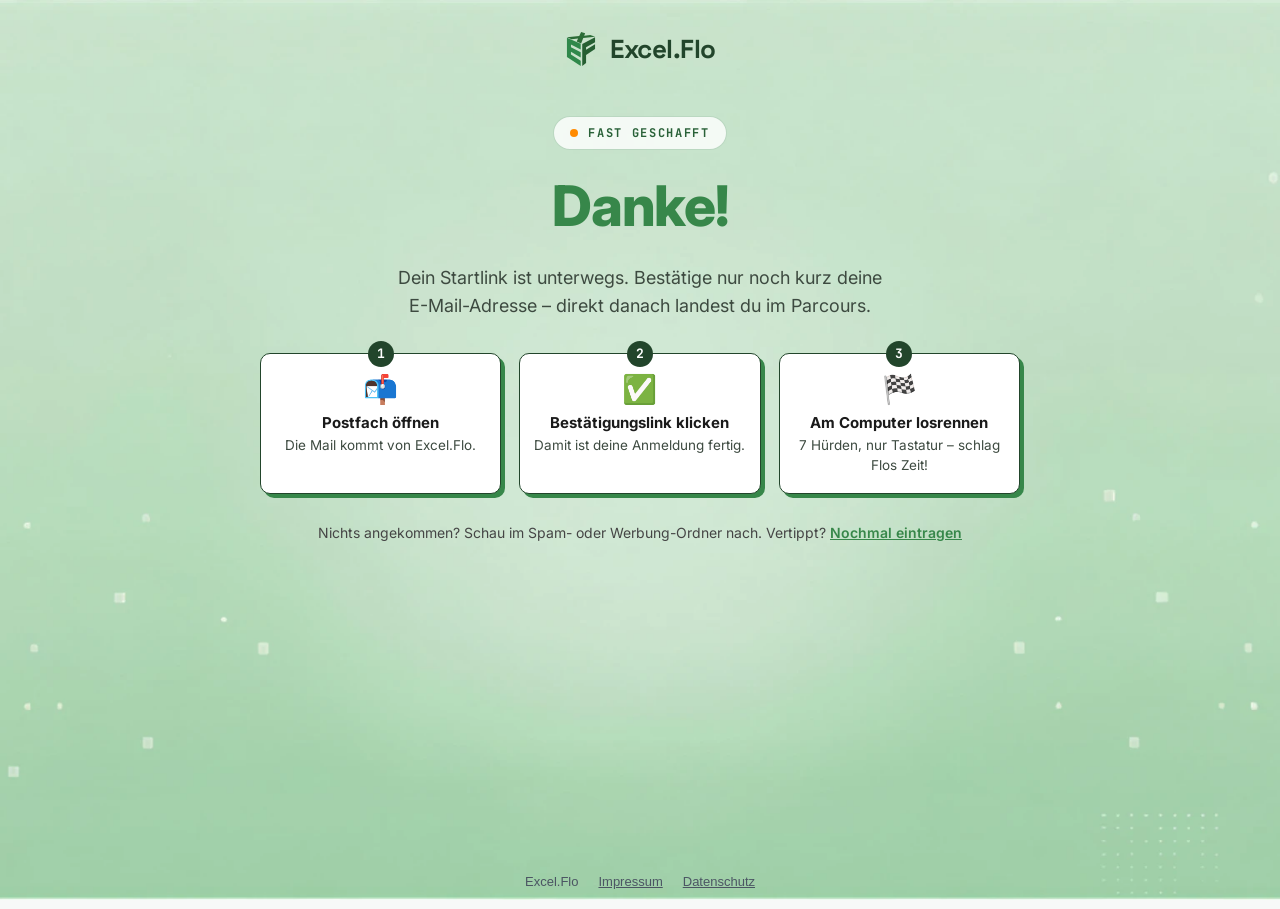
==== danke/index.html @ cd08c70b "Anmeldeseite vor dem Parcours, Danke-Seite, Shortcut-Turbo statt Teil 2 - Startseite (/) ist jetzt d" ====
<!DOCTYPE html>
<html lang="de">
<head>
<meta charset="UTF-8">
<meta name="viewport" content="width=device-width, initial-scale=1.0">
<meta name="robots" content="noindex">
<title>Fast geschafft &ndash; Excel Hindernisparcours</title>
<link rel="icon" type="image/svg+xml" href="../logo-dark.svg">
<link rel="preconnect" href="https://fonts.googleapis.com">
<link rel="preconnect" href="https://fonts.gstatic.com" crossorigin>
<link href="https://fonts.googleapis.com/css2?family=Space+Grotesk:wght@700&family=Inter:wght@400;600;700;800&family=JetBrains+Mono:wght@400;700&display=swap" rel="stylesheet">
<link rel="stylesheet" href="../style.css?v=37">
</head>
<body>

<!-- Danke-Seite nach dem Absenden der Anmeldung. Den Link zum Parcours gibt es
     erst mit der Bestaetigung der E-Mail (Double-Opt-in in KlickTipp). -->
<main class="start-container">
  <div class="start-logo-row">
    <img src="../logo-dark.svg" alt="" class="start-logo">
    <span class="start-wordmark">Excel.Flo</span>
  </div>

  <div class="start-hero danke-hero">
    <div class="start-eyebrow"><span class="live-dot"></span>FAST GESCHAFFT</div>
    <h1 class="danke-title" id="danke-title">Danke!</h1>
    <p class="start-subline">Dein Startlink ist unterwegs. Best&auml;tige nur noch kurz deine E-Mail-Adresse &ndash; direkt danach landest du im Parcours.</p>

    <ol class="danke-steps">
      <li class="danke-step">
        <span class="danke-step-icon" aria-hidden="true">&#128236;</span>
        <span class="danke-step-text"><strong>Postfach &ouml;ffnen</strong>Die Mail kommt von Excel.Flo.</span>
      </li>
      <li class="danke-step">
        <span class="danke-step-icon" aria-hidden="true">&#9989;</span>
        <span class="danke-step-text"><strong>Best&auml;tigungslink klicken</strong>Damit ist deine Anmeldung fertig.</span>
      </li>
      <li class="danke-step">
        <span class="danke-step-icon" aria-hidden="true">&#127937;</span>
        <span class="danke-step-text"><strong>Am Computer losrennen</strong>7 H&uuml;rden, nur Tastatur &ndash; schlag Flos Zeit!</span>
      </li>
    </ol>

    <p class="danke-hint">Nichts angekommen? Schau im Spam- oder Werbung-Ordner nach. Vertippt? <a href="../">Nochmal eintragen</a></p>
  </div>
</main>

<footer class="site-footer">
  <span>Excel.Flo</span>
  <a href="https://go.excel-flo.de/impressum/" target="_blank" rel="noopener">Impressum</a>
  <a href="https://go.excel-flo.de/datenschutz/" target="_blank" rel="noopener">Datenschutz</a>
</footer>

<script>
  // Persoenliche Begruessung: Die Anmeldeseite merkt sich den Vornamen fuer diese Sitzung.
  try {
    var vorname = sessionStorage.getItem("hindernisparkour_vorname");
    if (vorname) document.getElementById("danke-title").textContent = "Danke, " + vorname + "!";
  } catch (e) { /* dann bleibt es beim einfachen "Danke!" */ }
</script>
</body>
</html>
---- style.css ----
:root {
  --color-brand-green: #37874a;
  --color-brand-green-dark: #296138;
  --color-hero-bg: #e8f5ea;
  --color-page-bg: #f7f8f7;
  --color-heading: #1a1a1a;
  --color-body: #4b5563;
  --color-card-border: #e7ece8;
  --color-grid-line: #d7dde0;
  --color-header-bg: #f3f4f5;
  --color-error: #c0392b;
  --color-error-bg: #fdecea;
  --color-cap-deep: #22452b;
  --color-accent-soft: #e3f5e7;
  --color-grid-line-soft: #e4e7e3;
  --color-canvas-alt: #fdfdfc;
  --color-surface-warm: #f6f6f6;
  --color-accent-task: #ff8a00;
  --color-success: #3ddc84;
  --color-pip-idle: #dce2db;
  --font-mono: "SFMono-Regular", Consolas, "Liberation Mono", Menlo, monospace;
  --font-space-grotesk: "Space Grotesk", sans-serif;
  --font-inter: "Inter", -apple-system, BlinkMacSystemFont, "Segoe UI", Roboto, Helvetica, Arial, sans-serif;
  --font-jetbrains-mono: "JetBrains Mono", "SFMono-Regular", Consolas, "Liberation Mono", Menlo, monospace;
}

* { box-sizing: border-box; }

html, body {
  margin: 0;
  padding: 0;
  min-height: 100vh;
  color: var(--color-heading);
  font-family: -apple-system, BlinkMacSystemFont, "Segoe UI", Roboto, Helvetica, Arial, sans-serif;
}

body {
  background-color: #F7F9F8;
  background-image: url("bg-green.webp");
  background-size: cover;
  background-position: center top;
  background-repeat: no-repeat;
  background-attachment: fixed;
}

.top-bar {
  padding: 20px 20px 20px;
  margin-top: 48px;
  display: flex;
  align-items: center;
  justify-content: center;
  gap: 10px;
}

.top-bar-logo {
  width: 32px;
  height: 32px;
  display: block;
}

.top-bar-brand {
  color: var(--color-brand-green-dark);
  font-family: "Figtree", -apple-system, BlinkMacSystemFont, "Segoe UI", Roboto, Helvetica, Arial, sans-serif;
  font-weight: 700;
  font-size: 21px;
  letter-spacing: 0.02em;
}

.screen {
  display: none;
  /* Muss zur tatsächlichen Höhe von .top-bar passen (aktuell 48px margin-top + 72px Inhalt = 120px) -
     bei künftigen Logo-/Abstandsänderungen an .top-bar hier mitziehen, sonst entsteht wieder eine Lücke. */
  min-height: calc(100vh - 120px);
  align-items: center;
  justify-content: center;
  padding: 24px;
}

.screen.active { display: flex; }

/* ---------- Cards (start / result / touch-warning) ---------- */

.card {
  background: #fff;
  border: 1px solid var(--color-card-border);
  border-radius: 8px;
  padding: 40px 44px;
  max-width: 560px;
  width: 100%;
  box-shadow: 0 4px 24px rgba(0,0,0,0.06);
}

.card.center { text-align: center; }

.brand-tag {
  display: inline-block;
  font-size: 13px;
  font-weight: 700;
  letter-spacing: 0.04em;
  color: var(--color-brand-green);
  background: var(--color-hero-bg);
  padding: 4px 10px;
  border-radius: 999px;
  margin-bottom: 14px;
}

h1 {
  font-size: 28px;
  margin: 0 0 12px;
  color: var(--color-heading);
}

.lead {
  color: var(--color-body);
  font-size: 16px;
  line-height: 1.5;
  margin-bottom: 20px;
}

.muted { color: var(--color-body); font-size: 14px; }

.rules {
  text-align: left;
  color: var(--color-body);
  font-size: 15px;
  line-height: 1.7;
  padding-left: 20px;
  margin: 0 0 28px;
}

.rules kbd {
  background: var(--color-header-bg);
  border: 1px solid var(--color-grid-line);
  border-bottom-width: 2px;
  border-radius: 5px;
  padding: 1px 6px;
  font-family: var(--font-mono);
  font-size: 13px;
}

.btn-primary {
  background: var(--color-brand-green);
  color: #fff;
  border: none;
  border-radius: 10px;
  padding: 14px 28px;
  font-size: 16px;
  font-weight: 600;
  cursor: pointer;
  transition: background 0.15s ease, transform 0.1s ease;
}

.btn-primary:hover { background: var(--color-brand-green-dark); }
.btn-primary:active { transform: scale(0.98); }

.big-icon { font-size: 44px; margin-bottom: 8px; }

/* ---------- Start-Screen (full-bleed) ---------- */

.top-bar.is-hidden { display: none; }

#screen-start {
  min-height: 100vh;
  padding: 0;
  align-items: flex-start; /* nicht strecken, sonst greift die Höhen-Obergrenze unten nicht */
  justify-content: stretch;
  overflow-y: auto;
}

/* Höhe gedeckelt: in einem hohen iframe (Ablefy) wäre 100vh riesig und der
   senkrecht zentrierte Inhalt rutscht weit nach unten. */
.start-container {
  width: 100%;
  min-height: min(100vh, 860px);
  box-sizing: border-box;
  display: flex;
  flex-direction: column;
  /* Gleicher Hintergrund wie im Übungsportal (Funktionen/Pivot) */
  background-color: #F7F9F8;
  background-image: url("bg-green.webp");
  background-size: cover;
  background-position: center top;
  background-repeat: no-repeat;
  background-attachment: fixed;
}

.start-logo-row {
  flex: none;
  display: flex;
  align-items: center;
  justify-content: center;
  gap: 12px;
  padding: 32px 0 10px;
}

.start-logo { height: 34px; width: auto; display: block; }

.start-wordmark {
  font-family: var(--font-space-grotesk);
  font-weight: 700;
  font-size: 26px;
  letter-spacing: -0.02em;
  color: var(--color-cap-deep);
}

.start-hero {
  position: relative;
  flex: 1;
  padding: 40px 72px 40px;
  display: flex;
  flex-direction: column;
  align-items: center;
  justify-content: flex-start; /* direkt unter dem Logo beginnen, nicht mittig */
  text-align: center;
  gap: 26px;
}

.start-eyebrow {
  display: inline-flex;
  align-items: center;
  gap: 10px;
  padding: 8px 16px;
  background: rgba(255,255,255,.8);
  border: 1px solid rgba(55,135,74,.3);
  border-radius: 999px;
  font-family: var(--font-jetbrains-mono);
  font-weight: 700;
  font-size: 12px;
  letter-spacing: 0.14em;
  color: var(--color-brand-green-dark);
}

.live-dot {
  width: 8px;
  height: 8px;
  border-radius: 50%;
  background: var(--color-accent-task);
  animation: live-pulse 1.6s ease-out infinite;
}

@keyframes live-pulse {
  0% { box-shadow: 0 0 0 0 rgba(255,138,0,.55); }
  100% { box-shadow: 0 0 0 10px rgba(255,138,0,0); }
}

.start-title {
  margin: 0;
  display: flex;
  align-items: center;
  justify-content: center;
  flex-direction: column;
  gap: 18px;
  font-family: var(--font-inter);
  font-weight: 700;
  font-size: 68px;
  line-height: 1.15;
  letter-spacing: -0.02em;
  color: #171717;
}

/* "Excel" als grosse Tastenkappe */
.title-key {
  display: inline-block;
  font-family: var(--font-jetbrains-mono);
  font-weight: 700;
  font-size: 0.8em;
  line-height: 1;
  letter-spacing: 0;
  color: var(--color-cap-deep);
  background: #fff;
  border: 2px solid var(--color-cap-deep);
  border-radius: 14px;
  padding: 12px 22px 16px;
  box-shadow: 0 8px 0 var(--color-cap-deep);
  transform: none;
}

.start-title .accent { color: var(--color-brand-green); }

.start-subline {
  margin: 0;
  max-width: 46ch;
  font-family: var(--font-inter);
  font-weight: 400;
  font-size: 18px;
  line-height: 1.6;
  color: #3d4a40;
}

.start-cta-block {
  display: flex;
  flex-direction: column;
  align-items: center;
  gap: 16px;
  margin-top: 4px;
}

.btn-cta {
  display: inline-block;
  font-family: var(--font-jetbrains-mono);
  font-weight: 700;
  font-size: 20px;
  letter-spacing: 0.08em;
  white-space: nowrap;
  text-decoration: none;
  text-align: center;
  padding: 22px 40px 24px;
  border-radius: 5px;
  background: var(--color-brand-green);
  color: #fff;
  border: 1px solid var(--color-cap-deep);
  box-shadow: 0 5px 0 var(--color-cap-deep);
  cursor: pointer;
  transition: transform 120ms cubic-bezier(.22,.61,.36,1), box-shadow 120ms cubic-bezier(.22,.61,.36,1), filter 120ms ease;
}

.btn-cta:hover { filter: brightness(1.07); }

.btn-cta:active {
  transform: translateY(5px);
  box-shadow: none;
}

.btn-cta-secondary {
  background: #fff;
  color: var(--color-brand-green);
  border-color: var(--color-brand-green);
  box-shadow: 0 5px 0 var(--color-brand-green);
}

.start-cta-hint {
  font-family: var(--font-inter);
  font-size: 14px;
  color: #454545;
  display: inline-flex;
  align-items: center;
  gap: 6px;
}

.keycap {
  display: inline-block;
  font-family: var(--font-jetbrains-mono);
  font-size: 12px;
  background: #fff;
  border: 1px solid #cfd6ce;
  border-radius: 5px;
  padding: 6px 11px 7px;
  box-shadow: 0 3px 0 #cfd6ce;
  color: #171717;
}

.start-stats {
  display: grid;
  grid-template-columns: repeat(3, minmax(0, 1fr));
  gap: 18px;
  width: 100%;
  max-width: 620px;
  margin-top: 18px;
}

.start-stats-cell {
  background: #fff;
  border: 1px solid var(--color-cap-deep);
  border-radius: 10px;
  padding: 14px 12px 12px;
  box-shadow: 4px 4px 0 var(--color-brand-green);
}

.start-stats-value {
  font-family: var(--font-jetbrains-mono);
  font-weight: 700;
  font-size: 26px;
  line-height: 1.1;
  font-variant-numeric: tabular-nums;
  color: var(--color-cap-deep);
}

.start-stats-label {
  margin-top: 4px;
  font-family: var(--font-inter);
  font-weight: 600;
  font-size: 11px;
  letter-spacing: 0.12em;
  color: #5b6b63;
}

.start-footnote {
  flex: none;
  display: flex;
  align-items: center;
  justify-content: center;
  gap: 8px;
  padding: 0 0 26px;
  font-family: var(--font-inter);
  font-size: 13px;
  color: #454545;
}

.start-mod-sep { color: #454545; font-size: 12px; }

/* ---------- Aufgaben-Screen (full-bleed) ---------- */

#screen-challenge {
  min-height: 100vh;
  padding: 0;
  align-items: stretch;
  justify-content: stretch;
  overflow-y: auto;
}

.task-container {
  width: 100%;
  min-height: 100vh;
  box-sizing: border-box;
  display: flex;
  flex-direction: column;
  /* Gleicher Hintergrund wie im Übungsportal (Funktionen/Pivot) */
  background-color: #F7F9F8;
  background-image: url("bg-green.webp");
  background-size: cover;
  background-position: center top;
  background-repeat: no-repeat;
  background-attachment: fixed;
}

.task-logo-row {
  flex: none;
  display: flex;
  align-items: center;
  justify-content: center;
  gap: 10px;
  padding: 22px 0 14px;
}

.task-logo { height: 26px; width: auto; display: block; }

.task-wordmark {
  font-family: var(--font-space-grotesk);
  font-weight: 700;
  font-size: 20px;
  letter-spacing: -0.02em;
  color: var(--color-cap-deep);
}

.task-content {
  flex: 1;
  display: flex;
  flex-direction: column;
  align-items: center;
  padding: 6px 44px 28px;
}

.task-frame {
  width: 100%;
  max-width: 900px;
}

.task-hud {
  display: flex;
  justify-content: space-between;
  align-items: flex-end;
  padding-bottom: 12px;
}

.task-hud-label {
  display: block;
  font-family: var(--font-jetbrains-mono);
  font-weight: 700;
  font-size: 14px;
  letter-spacing: 0.1em;
  text-transform: uppercase;
  color: var(--color-cap-deep);
}

/* Fortschrittsbalken: 7 Segmente, gut sichtbar auf dem gruenen Hintergrund */
.task-pips {
  display: flex;
  gap: 6px;
  width: 340px;
  margin-top: 10px;
}

.pip {
  flex: 1;
  height: 12px;
  border-radius: 6px;
  background: #fff;
  border: 1px solid rgba(34,69,43,.35);
  box-sizing: border-box;
}

.pip-done {
  background: var(--color-brand-green);
  border-color: var(--color-cap-deep);
}

.pip-current {
  background: var(--color-accent-task);
  border-color: #c96c00;
  animation: pip-pulse 1.4s ease-out infinite;
}

@keyframes pip-pulse {
  0% { box-shadow: 0 0 0 0 rgba(255,138,0,.55); }
  100% { box-shadow: 0 0 0 7px rgba(255,138,0,0); }
}

.task-reset-btn {
  background: transparent;
  border: none;
  color: var(--color-body);
  font-family: var(--font-inter);
  font-size: 13px;
  font-weight: 600;
  cursor: pointer;
  padding: 4px 0;
  transition: color 0.15s ease;
}

.task-reset-btn:hover { color: var(--color-error); }

.task-row {
  display: flex;
  justify-content: space-between;
  align-items: flex-end;
  padding-bottom: 14px;
  gap: 16px;
}

.task-instruction {
  font-family: var(--font-inter);
  font-weight: 600;
  font-size: 19px;
  color: var(--color-heading);
}

.task-timer {
  flex: none;
  display: flex;
  align-items: baseline;
  gap: 4px;
}

.task-timer #timer-display {
  font-family: var(--font-jetbrains-mono);
  font-weight: 700;
  font-size: 38px;
  line-height: 1;
  letter-spacing: -0.03em;
  font-variant-numeric: tabular-nums;
  color: var(--color-heading);
}

.task-timer-unit {
  font-family: var(--font-jetbrains-mono);
  font-size: 13px;
  color: var(--color-body);
}

.task-badges {
  padding-top: 16px;
  display: flex;
  align-items: center;
  gap: 9px;
  flex-wrap: wrap;
}

.badge-plus {
  font-family: var(--font-jetbrains-mono);
  font-size: 14px;
  color: var(--color-body);
}

.badge-arrow {
  font-family: var(--font-jetbrains-mono);
  font-size: 26px;
  font-weight: 700;
  color: var(--color-body);
  line-height: 1;
}

.task-hint {
  margin-top: 10px;
  font-family: var(--font-inter);
  font-size: 14px;
  color: var(--color-body);
  min-height: 1em;
}

/* ---------- Tastenkappen (Badges + CTA-artige Buttons) ---------- */

.keycap-badge {
  display: inline-block;
  width: max-content;
  font-family: var(--font-jetbrains-mono);
  font-weight: 700;
  letter-spacing: 0.06em;
  white-space: nowrap;
  background: #fff;
  color: var(--color-heading);
  border: 1px solid var(--color-brand-green);
  border-radius: 5px;
  padding: 11px 15px 12px;
  box-shadow: 0 4px 0 var(--color-brand-green);
  transition: transform 120ms cubic-bezier(.22,.61,.36,1), box-shadow 120ms cubic-bezier(.22,.61,.36,1);
}

/* ---------- Grid-Fenster (Excel-Look-alike) ---------- */

.grid-window {
  width: 100%;
  background: #fff;
  border: 1px solid var(--color-grid-line-soft);
  border-radius: 8px;
  overflow: hidden;
  box-shadow: 5px 5px 0 var(--color-brand-green);
  position: relative;
}

/* ---------- Menüband-Mockup (nur für Aufgabe 5, zeigt den Weg zum Alt-Tastenkürzel) ---------- */

.ribbon {
  font-size: 12px;
  user-select: none;
  border-bottom: 1px solid var(--color-grid-line);
  background: #fafbfa;
}

.ribbon:empty {
  display: none;
}

.ribbon-tabs {
  display: flex;
  gap: 4px;
  padding: 6px 10px 0;
}

.ribbon-tab {
  padding: 4px 10px;
  color: #5b6067;
  position: relative;
  border-bottom: 2px solid transparent;
}

.ribbon-tab.active {
  color: var(--color-brand-green-dark);
  font-weight: 700;
  border-bottom-color: var(--color-brand-green);
}

.ribbon-keytip {
  display: inline-block;
  margin-left: 5px;
  background: var(--color-brand-green-dark);
  color: #fff;
  font-family: var(--font-mono);
  font-size: 10px;
  font-weight: 700;
  padding: 1px 4px;
  border-radius: 3px;
  position: relative;
  top: -1px;
}

.ribbon-content {
  display: flex;
  align-items: stretch;
  gap: 4px;
  padding: 8px 10px;
  border-top: 1px solid var(--color-grid-line);
  position: relative;
}

.ribbon-group {
  display: flex;
  gap: 8px;
  align-items: center;
}

.ribbon-btn {
  padding: 6px 10px;
  border-radius: 4px;
  color: #4b5563;
  white-space: nowrap;
  position: relative;
}

.ribbon-btn-target {
  font-weight: 600;
  color: var(--color-heading);
  background: #fff;
  border: 1px solid var(--color-grid-line);
}

.ribbon-dropdown {
  position: absolute;
  top: 100%;
  left: 10px;
  margin-top: 2px;
  background: #fff;
  border: 1px solid var(--color-grid-line);
  border-radius: 8px;
  box-shadow: 0 6px 18px rgba(0,0,0,0.12);
  padding: 4px;
  z-index: 5;
}

.ribbon-dropdown-item {
  padding: 7px 12px;
  display: flex;
  justify-content: space-between;
  align-items: center;
  gap: 16px;
  color: var(--color-heading);
  white-space: nowrap;
  border-radius: 4px;
}

.formula-bar {
  display: flex;
  align-items: center;
  height: 32px;
  border-bottom: 1px solid var(--color-grid-line-soft);
  background: var(--color-surface-warm);
}

.namebox {
  width: 86px;
  flex-shrink: 0;
  height: 100%;
  display: flex;
  align-items: center;
  padding: 0 10px;
  font-family: var(--font-jetbrains-mono);
  font-size: 12px;
  color: var(--color-heading);
  background: #fff;
  border-right: 1px solid var(--color-grid-line-soft);
  box-sizing: border-box;
}

.formulabar {
  flex: 1;
  padding: 0 12px;
  font-family: var(--font-jetbrains-mono);
  font-size: 12px;
  color: var(--color-body);
  white-space: pre;
  overflow: hidden;
  text-overflow: ellipsis;
}

.formulabar .fx-cursor {
  display: inline-block;
  width: 1px;
  height: 14px;
  background: var(--color-heading);
  vertical-align: middle;
  margin-left: 1px;
  animation: blink 1s step-end infinite;
}

@keyframes blink { 50% { opacity: 0; } }

.grid-scroll {
  overflow-y: auto;
  overflow-x: hidden;
  max-height: 70vh;
}

table.sheet {
  border-collapse: collapse;
  table-layout: fixed;
  width: 100%;
  font-family: var(--font-jetbrains-mono);
  font-size: 12px;
  user-select: none;
}

table.sheet th, table.sheet td {
  border-right: 1px solid var(--color-grid-line-soft);
  border-bottom: 1px solid var(--color-grid-line-soft);
  padding: 0;
  height: 30px;
  overflow: hidden;
  white-space: nowrap;
  text-overflow: ellipsis;
  text-align: left;
  vertical-align: middle;
}

table.sheet th {
  background: var(--color-surface-warm);
  color: var(--color-body);
  font-weight: 500;
  text-align: center;
  position: sticky;
  top: 0;
  z-index: 1;
}

table.sheet td.rowhead {
  background: var(--color-surface-warm);
  color: var(--color-body);
  font-weight: 500;
  text-align: center;
  width: 86px;
  position: sticky;
  left: 0;
}

table.sheet th.corner {
  position: sticky;
  left: 0;
  top: 0;
  z-index: 2;
  width: 86px;
}

table.sheet td.cell {
  padding: 0 8px;
  color: var(--color-heading);
}

table.sheet td.cell.col-orange,
table.sheet th.col-orange,
table.sheet td.cell.row-orange,
table.sheet td.rowhead.row-orange,
table.sheet td.cell.piece-orange {
  background: var(--color-accent-task);
  color: #1a1a1a;
}

table.sheet td.cell.col-green,
table.sheet th.col-green,
table.sheet td.cell.row-green,
table.sheet td.rowhead.row-green,
table.sheet td.cell.zone-green {
  background: var(--color-accent-soft);
  color: #1a1a1a;
}

table.sheet td.cell.piece-cut {
  outline: 2px dashed var(--color-cap-deep);
  outline-offset: -2px;
}

table.sheet td.cell.range-select {
  box-shadow: inset 0 0 0 1px rgba(55,135,74,.45);
}

table.sheet td.cell.cell-pending {
  background: #ffe3b8;
  color: #6b4200;
}

table.sheet td.cell.cell-done {
  background: var(--color-accent-soft);
  color: #1a1a1a;
}

table.sheet td.cell.cell-header-bold {
  font-weight: 700;
}

table.sheet td.cell.active {
  box-shadow: inset 0 0 0 2px var(--color-brand-green);
  position: relative;
  z-index: 1;
}

table.sheet td.cell.col-selected,
table.sheet th.col-selected,
table.sheet td.cell.row-selected,
table.sheet td.rowhead.row-selected {
  box-shadow: inset 0 0 0 1px rgba(55,135,74,.45);
  position: relative;
  z-index: 1;
}

table.sheet th.col-selected,
table.sheet th.active-col-head,
table.sheet td.rowhead.row-selected,
table.sheet td.rowhead.active-row-head {
  background: var(--color-brand-green);
  color: #fff;
  font-weight: 700;
}

table.sheet td.cell.range-styled {
  background: #fbfbfb;
}

table.sheet td.cell.range-styled.alt-row {
  background: var(--color-accent-soft);
}

table.sheet td.cell.range-header {
  background: var(--color-brand-green);
  color: #fff;
  font-weight: 700;
}

table.sheet .filter-arrow {
  color: var(--color-cap-deep);
  font-size: 10px;
  margin-left: 4px;
}

table.sheet td.cell.range-border {
  box-shadow: inset 0 0 0 2px var(--color-cap-deep);
}

/* ---------- Feedback layer ---------- */

.feedback-layer {
  position: fixed;
  inset: 0;
  pointer-events: none;
  display: flex;
  align-items: center;
  justify-content: center;
  z-index: 50;
}

.success-check {
  opacity: 0;
  font-size: 90px;
  font-weight: 900;
  color: var(--color-brand-green);
  background: #fff;
  border-radius: 50%;
  width: 140px;
  height: 140px;
  display: flex;
  align-items: center;
  justify-content: center;
  box-shadow: 0 8px 30px rgba(0,0,0,0.15);
  transform: scale(0.7);
  transition: opacity 0.15s ease, transform 0.15s ease;
}

.success-check.show {
  opacity: 1;
  transform: scale(1);
}

.wrong-toast {
  position: fixed;
  bottom: 40px;
  left: 50%;
  transform: translateX(-50%) translateY(20px);
  background: var(--color-error-bg);
  color: var(--color-error);
  border: 1px solid var(--color-error);
  padding: 10px 20px;
  border-radius: 999px;
  font-size: 14px;
  font-weight: 600;
  opacity: 0;
  transition: opacity 0.15s ease, transform 0.15s ease;
}

.wrong-toast.show {
  opacity: 1;
  transform: translateX(-50%) translateY(0);
}

/* ---------- Result screen ---------- */

#screen-result {
  position: relative;
  min-height: 100vh;
  padding: 0;
  align-items: stretch;
  justify-content: stretch;
  overflow-y: auto;
}

.result-container {
  width: 100%;
  min-height: 100vh;
  box-sizing: border-box;
  display: flex;
  flex-direction: column;
  /* Gleicher Hintergrund wie im Übungsportal (Funktionen/Pivot) */
  background-color: #F7F9F8;
  background-image: url("bg-green.webp");
  background-size: cover;
  background-position: center top;
  background-repeat: no-repeat;
  background-attachment: fixed;
}

/* Eigene, niedrigere Logo-Zeile für den Ergebnis-Screen: die Standard-Werte von
   .task-logo-row (padding-top 22px) reichen bis über die zweite Gitternetzlinie
   (bei 54px) hinaus - hier bewusst knapper, damit Icon+Schriftzug sauber
   innerhalb der ersten Raster-Zeile (0-54px) bleiben, statt sie zu überlagern. */
.result-logo-row {
  flex: none;
  display: flex;
  align-items: center;
  justify-content: center;
  gap: 10px;
  padding: 10px 0 14px;
}

.result-content {
  flex: 1;
  display: flex;
  flex-direction: column;
  align-items: center;
  padding: 6px 24px 24px;
}

@keyframes result-pop {
  from { transform: scale(0.7); opacity: 0; }
  to { transform: scale(1); opacity: 1; }
}

#screen-result.active .card {
  animation: result-pop 480ms cubic-bezier(0.34, 1.56, 0.64, 1) both;
}

#confetti-layer {
  position: fixed;
  inset: 0;
  overflow: hidden;
  pointer-events: none;
  z-index: 60;
}

.confetti-piece {
  position: absolute;
  top: -20px;
  width: 9px;
  height: 14px;
  opacity: 0.9;
  animation-name: confetti-fall;
  animation-timing-function: cubic-bezier(0.25, 0.46, 0.45, 0.94);
  animation-fill-mode: forwards;
}

@keyframes confetti-fall {
  from { transform: translate3d(0, 0, 0) rotate(0deg); opacity: 1; }
  to { transform: translate3d(var(--confetti-drift), 110vh, 0) rotate(var(--confetti-spin)); opacity: 0.85; }
}

/* ---------- Ergebnis-Karte ---------- */

.card.result-card {
  max-width: 540px;
  padding: 0;
  overflow: hidden;
  border: 2px solid var(--color-cap-deep);
  border-radius: 16px;
  box-shadow: 8px 8px 0 var(--color-brand-green);
}

.result-hero {
  position: relative;
  padding: 20px 28px 22px;
  color: #fff;
  background:
    radial-gradient(circle at 18% 0%, rgba(143,211,162,.45), transparent 55%),
    linear-gradient(135deg, #37874a 0%, #22452b 100%);
  overflow: hidden;
}

/* feines Zellraster im gruenen Kopfbereich */
.result-hero::before {
  content: "";
  position: absolute;
  inset: 0;
  background-image:
    linear-gradient(rgba(255,255,255,.08) 1px, transparent 1px),
    linear-gradient(90deg, rgba(255,255,255,.08) 1px, transparent 1px);
  background-size: 49px 27px;
  pointer-events: none;
}

.result-hero > * { position: relative; }

.result-badge {
  width: 52px;
  height: 52px;
  margin: 0 auto 10px;
  border-radius: 50%;
  background: #fff;
  display: flex;
  align-items: center;
  justify-content: center;
  font-size: 28px;
  box-shadow: 0 0 0 5px rgba(255,255,255,.18), 0 0 0 10px rgba(255,255,255,.08);
  animation: badge-bounce 700ms cubic-bezier(.34,1.56,.64,1) 200ms both;
}

@keyframes badge-bounce {
  from { transform: scale(0) rotate(-30deg); }
  to { transform: scale(1) rotate(0deg); }
}

.result-eyebrow {
  font-family: var(--font-jetbrains-mono);
  font-weight: 700;
  font-size: 12px;
  letter-spacing: 0.16em;
  color: rgba(255,255,255,.78);
}

#result-headline {
  margin: 4px 0 0;
  font-family: var(--font-inter);
  font-weight: 700;
  font-size: 26px;
  color: #fff;
}

.result-time {
  margin: 6px 0 0;
  font-family: var(--font-jetbrains-mono);
  font-size: 60px;
  font-weight: 700;
  line-height: 1;
  letter-spacing: -0.03em;
  font-variant-numeric: tabular-nums;
  color: #fff;
  text-shadow: 4px 4px 0 rgba(0,0,0,.18);
}

.result-time-unit {
  font-size: 0.42em;
  margin-left: 4px;
  opacity: 0.8;
}

.result-body { padding: 18px 28px 18px; }

.result-stats {
  display: grid;
  grid-template-columns: repeat(3, minmax(0, 1fr));
  gap: 12px;
  margin-bottom: 12px;
}

.result-stat {
  background: var(--color-page-bg);
  border: 1px solid var(--color-card-border);
  border-radius: 10px;
  padding: 9px 8px 8px;
}

.result-stat.is-highlight {
  background: var(--color-accent-soft);
  border-color: rgba(55,135,74,.35);
}

.result-stat-value {
  font-family: var(--font-jetbrains-mono);
  font-weight: 700;
  font-size: 22px;
  line-height: 1.2;
  font-variant-numeric: tabular-nums;
  color: var(--color-cap-deep);
}

.result-stat-value small {
  font-size: 13px;
  font-weight: 400;
  color: var(--color-body);
}

.result-stat-label {
  margin-top: 4px;
  font-family: var(--font-inter);
  font-weight: 600;
  font-size: 11px;
  letter-spacing: 0.12em;
  color: #5b6b63;
}

.result-compare {
  display: inline-block;
  font-family: var(--font-inter);
  font-size: 14px;
  font-weight: 600;
  padding: 8px 16px;
  border-radius: 999px;
  margin-bottom: 6px;
}

.result-compare.faster {
  color: var(--color-brand-green-dark);
  background: var(--color-hero-bg);
}

.result-compare.slower {
  color: #8a4b00;
  background: #fff1dc;
}

.rank-result {
  font-family: var(--font-inter);
  font-size: 14px;
  font-weight: 600;
  color: var(--color-heading);
}

.result-actions {
  display: flex;
  flex-direction: column;
  align-items: stretch;
  gap: 10px;
  margin-top: 14px;
}

.result-actions .btn-cta {
  width: 100%;
  font-size: 17px;
  padding: 13px 20px 15px;
}

.guide-subtext {
  margin: -2px 0 0;
  font-family: var(--font-inter);
  font-size: 13px;
  color: var(--color-body);
}

.cta-share {
  margin: 12px 0 0;
  padding-top: 10px;
  border-top: 1px dashed var(--color-card-border);
  font-family: var(--font-inter);
  font-size: 13px;
  color: var(--color-body);
  line-height: 1.5;
}

@media (max-width: 640px) {
  .card { padding: 28px 22px; }
  h1 { font-size: 22px; }
  .card.result-card { padding: 0; }
  .result-hero { padding: 26px 20px 24px; }
  .result-body { padding: 20px 20px 22px; }
  .result-time { font-size: 56px; }
  .result-actions .btn-cta { font-size: 15px; }

  .start-hero { padding: 24px 20px 32px; gap: 20px; }
  .start-title { font-size: 36px; }
  .title-key { border-radius: 10px; padding: 8px 14px 11px; box-shadow: 0 5px 0 var(--color-cap-deep); }
  .start-subline { font-size: 16px; }
  .btn-cta { width: 100%; text-align: center; padding: 18px 28px 20px; font-size: 17px; }
  .start-cta-block { width: 100%; }
  .start-stats { gap: 10px; }
  .start-stats-cell { padding: 12px 6px 10px; }
  .start-stats-value { font-size: 20px; }

  .task-content { padding: 6px 18px 20px; }
  .task-instruction { font-size: 16px; }
  .task-timer #timer-display { font-size: 28px; }
  .task-row { flex-direction: column; align-items: flex-start; gap: 4px; }
  .task-hud { flex-direction: column; align-items: flex-start; gap: 8px; }
  .task-hud-left { width: 100%; }
  .task-pips { width: 100%; }
}

/* ---------- Kompakte Ergebnis-Karte ----------
   Damit die Karte samt Turbo-Block auf einen Blick passt: Kopf einzeilig
   (Badge | Text | Zeit), Vergleich und Rang in einer Zeile. */

.card.result-card.is-compact { max-width: 640px; }

.is-compact .result-hero {
  display: grid;
  grid-template-columns: auto 1fr auto;
  align-items: center;
  gap: 16px;
  padding: 16px 24px;
  text-align: left;
}

.is-compact .result-badge { width: 46px; height: 46px; margin: 0; font-size: 24px; }
.is-compact #result-headline { margin: 2px 0 0; font-size: 24px; }
.is-compact .result-time { margin: 0; font-size: 54px; }

.is-compact .result-body { padding: 14px 24px 16px; }
.is-compact .result-stats { gap: 10px; margin-bottom: 10px; }
.is-compact .result-stat { padding: 7px 8px 6px; }
.is-compact .result-stat-value { font-size: 20px; }
.is-compact .result-stat-label { margin-top: 2px; font-size: 10.5px; }

.result-meta {
  display: flex;
  flex-wrap: wrap;
  align-items: center;
  justify-content: center;
  gap: 6px 12px;
}

.is-compact .result-compare { margin: 0; padding: 6px 14px; font-size: 13.5px; }
.is-compact .rank-result { font-size: 13.5px; }

.is-compact .result-actions { gap: 10px; margin-top: 12px; }
.is-compact .result-actions .btn-cta { font-size: 16px; padding: 11px 20px 13px; }

@media (max-width: 640px) {
  .is-compact .result-hero { gap: 12px; padding: 14px 16px; }
  .is-compact .result-badge { display: none; }
  .is-compact #result-headline { font-size: 20px; }
  .is-compact .result-eyebrow { font-size: 10px; }
  .is-compact .result-time { font-size: 40px; }
  .is-compact .result-body { padding: 14px 16px 16px; }
}

/* ---------- Anmeldeformular (Startseite, Eintrag in KlickTipp) ---------- */

.unlock {
  width: 100%;
  margin-top: 6px;
  padding: 18px 18px 16px;
  border: 1px solid var(--color-card-border);
  border-radius: 10px;
  background: var(--color-surface-warm);
  text-align: left;
}

.unlock-head {
  display: flex;
  align-items: center;
  gap: 10px;
  flex-wrap: wrap;
}

.unlock-badge {
  font-family: var(--font-jetbrains-mono);
  font-weight: 700;
  font-size: 11px;
  letter-spacing: 0.14em;
  padding: 4px 9px;
  border-radius: 999px;
  background: var(--color-brand-green);
  color: #fff;
}

.unlock-title {
  font-family: var(--font-inter);
  font-weight: 700;
  font-size: 15px;
  color: var(--color-heading);
}

.unlock-text {
  margin: 8px 0 14px;
  font-family: var(--font-inter);
  font-size: 13.5px;
  line-height: 1.5;
  color: var(--color-body);
}

.unlock-fields {
  display: flex;
  gap: 12px;
  margin-bottom: 12px;
}

.unlock-field {
  flex: 1;
  min-width: 0;
}

.unlock-label {
  display: block;
  margin-bottom: 4px;
  font-family: var(--font-inter);
  font-weight: 600;
  font-size: 12px;
  letter-spacing: 0.02em;
  color: var(--color-cap-deep);
}

/* Die Felder stehen auf hellem Kartenhintergrund - ohne kraeftigen Rahmen und
   leichten Innenschatten sind sie kaum als Eingabefelder zu erkennen. */
.unlock-input {
  width: 100%;
  font-family: var(--font-inter);
  font-size: 15px;
  padding: 12px 14px;
  border: 2px solid #c2ccc4;
  border-radius: 6px;
  background: #fff;
  color: var(--color-heading);
  box-shadow: inset 0 1px 3px rgba(34, 69, 43, 0.08);
}

.unlock-input::placeholder { color: #8b938d; }

.unlock-input:focus {
  outline: none;
  border-color: var(--color-brand-green);
  box-shadow: 0 0 0 3px rgba(55, 135, 74, 0.18);
}

.unlock-input.is-invalid {
  border-color: #c0392b;
  box-shadow: 0 0 0 3px rgba(192, 57, 43, 0.14);
}

.unlock-error {
  margin: 8px 0 0;
  font-family: var(--font-inter);
  font-size: 13px;
  color: #c0392b;
}

.unlock-legal {
  margin: 10px 0 0;
  font-family: var(--font-inter);
  font-size: 11.5px;
  line-height: 1.5;
  color: #6b7280;
}

.unlock-legal a { color: var(--color-brand-green); }

.unlock-done {
  text-align: center;
  padding: 6px 0 2px;
}

.unlock-done-icon {
  font-size: 30px;
  line-height: 1;
  margin-bottom: 8px;
}

.unlock-done-text {
  margin: 0;
  font-family: var(--font-inter);
  font-size: 14px;
  line-height: 1.55;
  color: var(--color-heading);
}

.unlock-done-hint {
  margin: 6px 0 0;
  font-family: var(--font-inter);
  font-size: 12.5px;
  color: var(--color-body);
}

.unlock-sink {
  display: none;
}

@media (max-width: 640px) {
  .unlock-fields { flex-direction: column; }
}

/* Das Original-Formular von KlickTipp liegt nur als Transportweg in der Seite:
   optisch weggeschoben statt display:none, damit das Captcha-Skript von
   KlickTipp es wie ein normales Formular behandelt. */
.unlock-kt {
  position: absolute;
  left: -9999px;
  top: 0;
  width: 1px;
  height: 1px;
  overflow: hidden;
}

/* ---------- Fußzeile mit Impressum und Datenschutz ---------- */

.site-footer {
  display: flex;
  justify-content: center;
  flex-wrap: wrap;
  gap: 4px 20px;
  padding: 14px 24px 20px;
  font-size: 13px;
  color: var(--color-body);
}

.site-footer a {
  color: inherit;
}

/* ---------- Anmeldeformular kraeftig: dunkelgruene Box, gelber Button ----------
   Ueberschreibt die hellen .unlock-Regeln oben. */
.unlock {
  margin-top: 0;
  padding: 18px 18px 14px;
  border: 0;
  border-radius: 12px;
  background: #0B3D22;
  color: #fff;
}

.unlock-badge {
  display: inline-block;
  font-family: var(--font-jetbrains-mono);
  font-size: 11px;
  font-weight: 700;
  letter-spacing: 0.1em;
  text-transform: uppercase;
  padding: 4px 10px;
  border-radius: 999px;
  background: #F2C94C;
  color: #0B3D22;
}

.unlock-title {
  display: block;
  margin: 10px 0 0;
  font-family: var(--font-inter);
  font-size: 19px;
  font-weight: 800;
  line-height: 1.3;
  color: #fff;
}

.unlock-text {
  margin: 4px 0 12px;
  font-size: 14px;
  font-weight: 600;
  color: rgba(255, 255, 255, 0.92);
}

/* Beschriftung steht als Platzhalter im Feld – das Label bleibt fuer Screenreader */
.unlock-label {
  position: absolute;
  width: 1px;
  height: 1px;
  overflow: hidden;
  clip: rect(0 0 0 0);
  white-space: nowrap;
}

.unlock-fields { gap: 10px; margin-bottom: 10px; }

.unlock-input {
  padding: 11px 14px;
  font-size: 15px;
  border: 2px solid transparent;
  border-radius: 8px;
  box-shadow: none;
}

.unlock-input:focus {
  border-color: #F2C94C;
  box-shadow: 0 0 0 3px rgba(242, 201, 76, 0.35);
}

.unlock-submit {
  display: block;
  width: 100%;
  padding: 13px 20px;
  border: 0;
  border-radius: 8px;
  background: #F2C94C;
  color: #0B3D22;
  font-family: var(--font-inter);
  font-size: 16px;
  font-weight: 700;
  cursor: pointer;
  box-shadow: 0 4px 0 #c9a227;
  transition: transform 0.1s, box-shadow 0.1s, background 0.15s;
}

.unlock-submit:hover { background: #f5d361; }

.unlock-submit:active {
  transform: translateY(2px);
  box-shadow: 0 2px 0 #c9a227;
}

.unlock-submit:focus-visible {
  outline: 3px solid #fff;
  outline-offset: 2px;
}

.unlock-error {
  color: #ffb4a8;
}

.unlock-legal {
  margin-top: 10px;
  font-size: 11.5px;
  color: #A8E0BC;
}

.unlock-legal a { color: #A8E0BC; }

.unlock-done-text { color: #fff; }
.unlock-done-hint { color: #A8E0BC; }

/* ---------- Angebot Shortcut-Turbo im Ergebnisscreen (Parcours und Teil 2) ----------
   Gleicher Block wie auf der Abschlussseite des Uebungsportals Light
   (excel-uebungsportal-light/assets/seite/seite.css, .bonus-angebot). */

.card.result-card.has-turbo { max-width: 880px; } /* breit genug, dass der Button im Preis-Kasten neben dem Preis steht */

.turbo {
  --turbo-dunkel: #0B3D22;
  --turbo-akzent: #A8E0BC;
  display: grid;
  grid-template-columns: 210px minmax(0, 1fr);
  gap: 22px;
  padding: 20px;
  border-radius: 14px;
  background: var(--turbo-dunkel);
  color: #fff;
  text-align: left;
}

.turbo-marke {
  display: inline-block;
  margin: 0;
  font-family: var(--font-space-grotesk);
  font-size: 11.5px;
  font-weight: 700;
  letter-spacing: 0.06em;
  text-transform: uppercase;
  color: var(--turbo-dunkel);
  background: #fff;
  border-radius: 999px;
  padding: 4px 11px;
}

.turbo h2 {
  margin: 10px 0 8px;
  font-family: var(--font-space-grotesk);
  font-size: 22px;
  line-height: 1.25;
  color: #fff;
}

.turbo-zeit {
  display: flex;
  align-items: center;
  gap: 7px;
  margin: 0 0 12px;
  font-family: var(--font-inter);
  font-size: 14px;
  color: var(--turbo-akzent);
}

.turbo-zeit svg { flex: none; }
.turbo-zeit strong { color: #fff; }

.turbo-merkmale {
  list-style: none;
  margin: 0 0 12px;
  padding: 0;
  display: flex;
  flex-wrap: wrap;
  gap: 7px;
}

.turbo-merkmale li {
  display: inline-flex;
  align-items: center;
  gap: 5px;
  font-family: var(--font-inter);
  font-size: 13px;
  font-weight: 600;
  border: 1px solid rgba(255, 255, 255, 0.28);
  border-radius: 999px;
  padding: 4px 11px;
}

.turbo-tasten {
  display: flex;
  align-items: center;
  flex-wrap: wrap;
  gap: 8px;
  margin: 0 0 16px;
}

.turbo-tasten kbd {
  font-family: var(--font-space-grotesk);
  font-size: 13.5px;
  font-weight: 700;
  color: var(--turbo-dunkel);
  background: #fff;
  border-radius: 6px;
  padding: 4px 9px;
  min-width: 32px;
  text-align: center;
  box-shadow: 0 3px 0 var(--turbo-akzent);
}

.turbo-plus { color: var(--turbo-akzent); }

.turbo-tastentext {
  margin-left: 5px;
  font-family: var(--font-inter);
  font-size: 14px;
  color: rgba(255, 255, 255, 0.9);
}

.turbo-btn {
  display: inline-flex;
  align-items: center;
  font-family: var(--font-space-grotesk);
  font-weight: 700;
  font-size: 16px;
  color: var(--turbo-dunkel);
  background: #fff;
  border-radius: 999px;
  padding: 12px 22px;
  text-decoration: none;
  transition: background 0.15s;
}

.turbo-btn:hover { background: #e6f5eb; }

.turbo-btn:focus-visible,
.turbo-video-play:focus-visible {
  outline: 3px solid var(--turbo-akzent);
  outline-offset: 3px;
}

/* Videokachel mit freigestelltem Foto (gespiegelt, schaut zum Text) */
.turbo-video {
  position: relative;
  min-height: 260px;
  border-radius: 12px;
  overflow: hidden;
  background: radial-gradient(120% 90% at 50% 35%, #12442A 0%, #082717 70%);
  border: 1px solid rgba(255, 255, 255, 0.14);
  display: flex;
  align-items: center;
  justify-content: center;
}

.turbo-video-bild {
  position: absolute;
  inset: 0;
  width: 100%;
  height: 100%;
  object-fit: cover;
  object-position: 50% 0;
  transform: scaleX(-1);
}

.turbo-video::after {
  content: "";
  position: absolute;
  inset: 45% 0 0;
  background: linear-gradient(to bottom, rgba(8, 39, 23, 0) 0%, rgba(8, 39, 23, 0.92) 75%);
  pointer-events: none;
}

.turbo-video.is-playing::after { display: none; }

.turbo-video-play {
  position: relative;
  z-index: 1;
  margin-top: 12%;
  width: 58px;
  height: 58px;
  border-radius: 50%;
  border: 0;
  background: #fff;
  color: var(--turbo-dunkel);
  display: inline-flex;
  align-items: center;
  justify-content: center;
  padding-left: 4px;
  cursor: pointer;
  box-shadow: 0 6px 24px rgba(0, 0, 0, 0.35);
  transition: transform 0.15s;
}

.turbo-video-play:hover { transform: scale(1.07); }

.turbo-video-text {
  position: absolute;
  z-index: 1;
  left: 14px;
  right: 14px;
  bottom: 12px;
}

.turbo-video-label {
  margin: 0 0 2px;
  font-family: var(--font-jetbrains-mono);
  font-size: 11px;
  letter-spacing: 0.08em;
  text-transform: uppercase;
  color: var(--turbo-akzent);
}

.turbo-video-titel {
  margin: 0;
  font-family: var(--font-space-grotesk);
  font-weight: 700;
  font-size: 15px;
  line-height: 1.3;
  color: #fff;
}

/* YouTube-Short spielt im Hochformat 9:16 */
.turbo-video.is-playing {
  min-height: 0;
  height: min(380px, 62vh);
  aspect-ratio: 9 / 16;
  align-self: start;
}

.turbo:has(.turbo-video.is-playing) { grid-template-columns: auto minmax(0, 1fr); }

.turbo-video.is-playing iframe {
  position: absolute;
  inset: 0;
  width: 100%;
  height: 100%;
  border: 0;
  background: #000;
}

@media (max-width: 640px) {
  .turbo { grid-template-columns: minmax(0, 1fr); padding: 16px; }
  .turbo:has(.turbo-video.is-playing) { grid-template-columns: minmax(0, 1fr); }
  .turbo-video.is-playing { justify-self: center; }
  .turbo h2 { font-size: 19px; }
}

/* Preis-Kasten im Turbo-Block (Portal-Preis 49 € statt 69 €) – wie .bonus-preisbox im
   Uebungsportal Light; ersetzt die fruehere Tasten-Zeile und den einzelnen Button */
.turbo-preisbox {
  display: flex;
  align-items: center;
  justify-content: space-between;
  flex-wrap: wrap;
  gap: 12px 18px;
  margin-top: 4px;
  padding: 14px 16px;
  background: rgba(0, 0, 0, 0.22);
  border: 1px solid rgba(255, 255, 255, 0.14);
  border-radius: 12px;
}

.turbo-preisbox-preis p { margin: 0; }

.turbo-preisbox-etikett {
  font-family: var(--font-jetbrains-mono, monospace);
  font-size: 11px;
  font-weight: 500;
  letter-spacing: 0.08em;
  text-transform: uppercase;
  color: #F2C94C;
}

.turbo-preisbox-zeile {
  display: flex;
  align-items: baseline;
  flex-wrap: wrap;
  gap: 2px 10px;
  margin: 2px 0 1px !important;
}

.turbo-preisbox-zeile strong {
  font-family: var(--font-space-grotesk);
  font-size: 32px;
  font-weight: 700;
  line-height: 1.1;
  color: #fff;
}

.turbo-preisbox-zeile span {
  font-family: var(--font-inter);
  font-size: 13.5px;
  color: rgba(255, 255, 255, 0.75);
}

.turbo-preisbox-hinweis {
  font-family: var(--font-inter);
  font-size: 12.5px;
  color: var(--turbo-akzent);
}

.turbo-preisbox .turbo-btn { flex: none; }

@media (max-width: 640px) {
  .turbo-preisbox .turbo-btn { width: 100%; justify-content: center; }
}

/* ---------- Anmeldeseite (index.html) ---------- */

.signup-hero { gap: 22px; }

.unlock.signup {
  max-width: 560px;
  padding: 22px 22px 16px;
  box-shadow: 6px 6px 0 var(--color-brand-green);
}

.signup .unlock-submit { font-size: 17px; }
.signup-footnote { max-width: 60ch; margin: 0 auto; padding: 0 20px 26px; text-align: center; }

/* ---------- Danke-Seite (danke/) ---------- */

.danke-title {
  margin: 0;
  font-family: var(--font-inter);
  font-weight: 800;
  font-size: 56px;
  line-height: 1.1;
  letter-spacing: -0.02em;
  color: var(--color-brand-green);
}

.danke-steps {
  display: grid;
  grid-template-columns: repeat(3, minmax(0, 1fr));
  gap: 18px;
  width: 100%;
  max-width: 760px;
  margin: 6px 0 0;
  padding: 0;
  list-style: none;
  counter-reset: danke;
}

.danke-step {
  position: relative;
  display: flex;
  flex-direction: column;
  align-items: center;
  gap: 8px;
  padding: 22px 14px 18px;
  background: #fff;
  border: 1px solid var(--color-cap-deep);
  border-radius: 10px;
  box-shadow: 4px 4px 0 var(--color-brand-green);
  counter-increment: danke;
}

.danke-step::before {
  content: counter(danke);
  position: absolute;
  top: -13px;
  left: 50%;
  transform: translateX(-50%);
  width: 26px;
  height: 26px;
  border-radius: 50%;
  background: var(--color-cap-deep);
  color: #fff;
  font-family: var(--font-jetbrains-mono);
  font-weight: 700;
  font-size: 13px;
  line-height: 26px;
}

.danke-step-icon { font-size: 28px; line-height: 1; }

.danke-step-text {
  font-family: var(--font-inter);
  font-size: 13.5px;
  line-height: 1.45;
  color: #3d4a40;
}

.danke-step-text strong {
  display: block;
  margin-bottom: 2px;
  font-size: 15px;
  color: var(--color-heading);
}

.danke-hint {
  margin: 4px 0 0;
  font-family: var(--font-inter);
  font-size: 14px;
  color: #454545;
}

.danke-hint a { color: var(--color-brand-green); font-weight: 600; }

@media (max-width: 640px) {
  .unlock.signup { padding: 18px 16px 14px; box-shadow: 4px 4px 0 var(--color-brand-green); }
  .danke-title { font-size: 38px; }
  .danke-steps { grid-template-columns: minmax(0, 1fr); gap: 22px; }
}
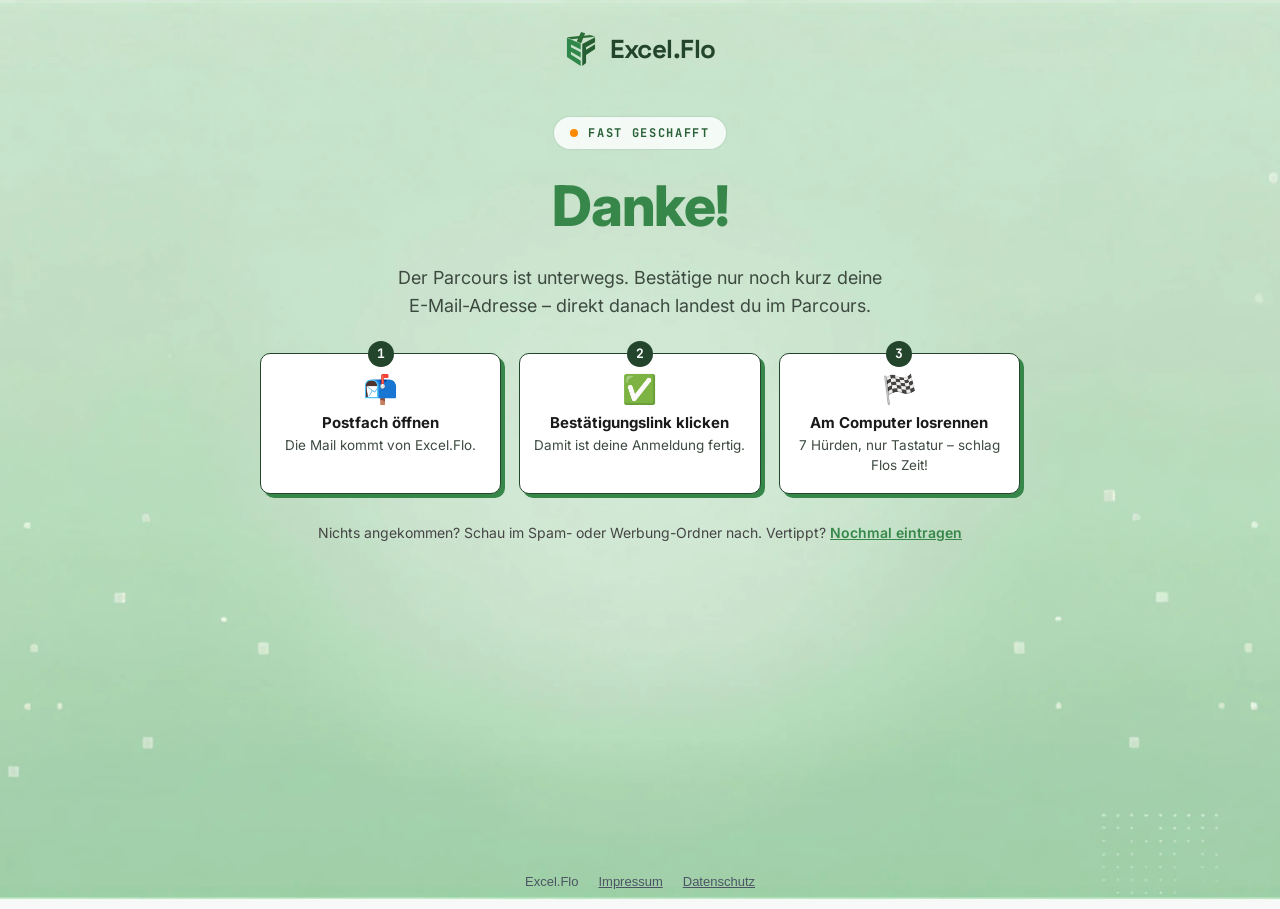
==== commit 2d8c4e78: "Danke-Seite: Der Parcours ist unterwegs Co-Authored-By: Claude Opus 5.5 <noreply@anthropic.com>" ====
--- a/danke/index.html
+++ b/danke/index.html
@@ -24,7 +24,7 @@
   <div class="start-hero danke-hero">
     <div class="start-eyebrow"><span class="live-dot"></span>FAST GESCHAFFT</div>
     <h1 class="danke-title" id="danke-title">Danke!</h1>
-    <p class="start-subline">Dein Startlink ist unterwegs. Best&auml;tige nur noch kurz deine E-Mail-Adresse &ndash; direkt danach landest du im Parcours.</p>
+    <p class="start-subline">Der Parcours ist unterwegs. Best&auml;tige nur noch kurz deine E-Mail-Adresse &ndash; direkt danach landest du im Parcours.</p>
 
     <ol class="danke-steps">
       <li class="danke-step">
--- a/style.css
+++ b/style.css
@@ -1890,7 +1890,12 @@
 
 /* ---------- Anmeldeseite (index.html) ---------- */
 
-.signup-hero { gap: 22px; }
+/* Kompakter als der Startscreen des Parcours: Das Formular soll ohne Scrollen
+   etwa in der Bildschirmmitte stehen. Deshalb Titel einzeilig und kleiner. */
+.signup-hero { gap: 18px; padding-top: 16px; }
+.signup-hero .start-title { flex-direction: row; flex-wrap: wrap; gap: 8px 22px; font-size: 54px; }
+.signup-hero .title-key { padding: 8px 18px 12px; box-shadow: 0 6px 0 var(--color-cap-deep); }
+.signup-hero .start-subline { max-width: 62ch; font-size: 17px; }
 
 .unlock.signup {
   max-width: 560px;
@@ -1982,6 +1987,7 @@
 .danke-hint a { color: var(--color-brand-green); font-weight: 600; }
 
 @media (max-width: 640px) {
+  .signup-hero .start-title { flex-direction: column; font-size: 36px; }
   .unlock.signup { padding: 18px 16px 14px; box-shadow: 4px 4px 0 var(--color-brand-green); }
   .danke-title { font-size: 38px; }
   .danke-steps { grid-template-columns: minmax(0, 1fr); gap: 22px; }
